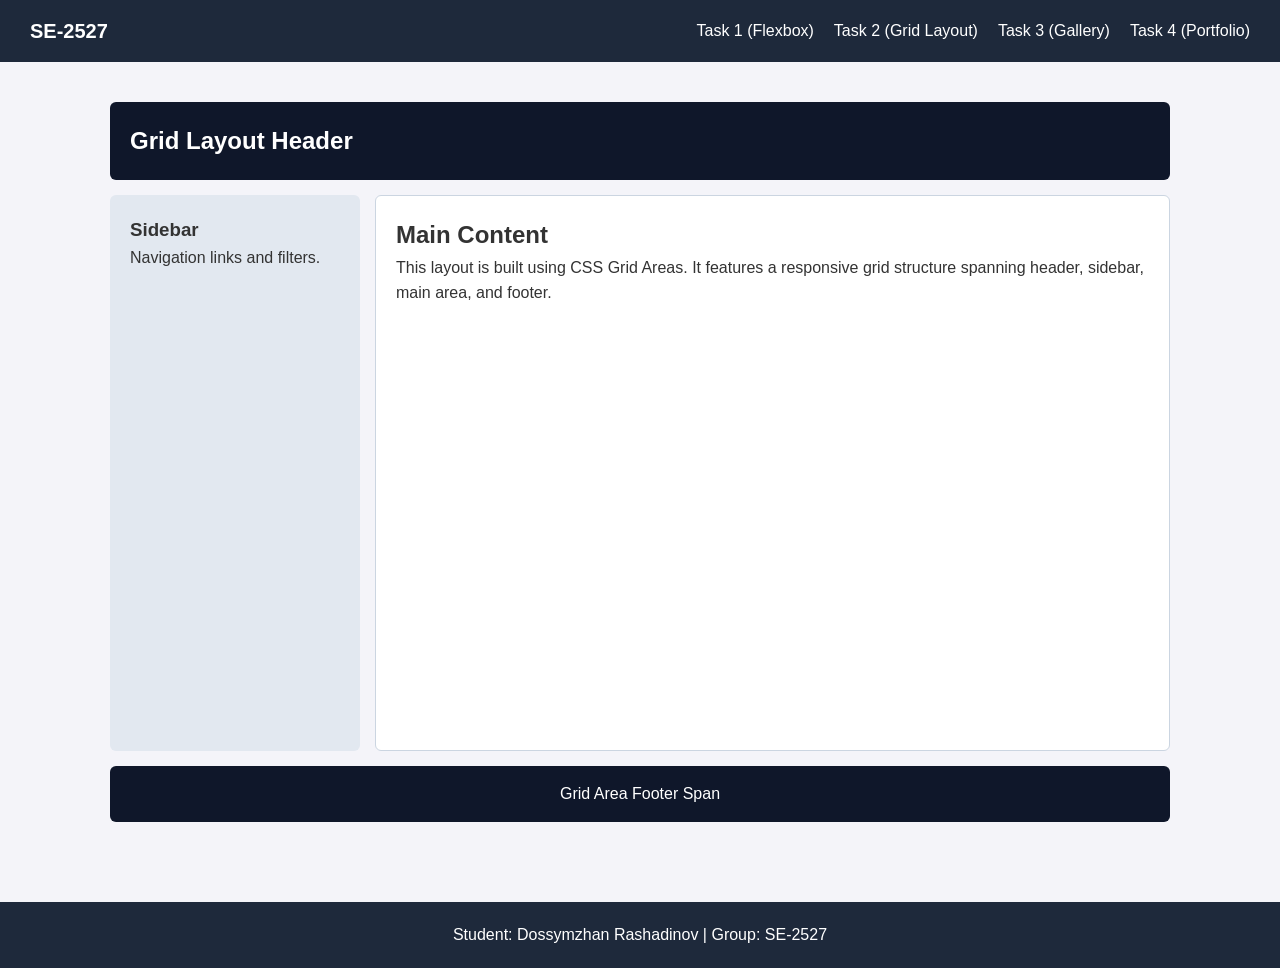
==== task2.html @ b94c8844 "Add files via upload" ====
<!DOCTYPE html>
<html lang="en">
<head>
  <meta charset="UTF-8">
  <title>Assignment 2 - Task 2</title>
  <link rel="stylesheet" href="styles.css">
</head>
<body>

  <header class="navbar">
    <div class="logo">SE-2527</div>
    <ul class="nav-links">
      <li><a href="index.html">Task 1 (Flexbox)</a></li>
      <li><a href="task2.html">Task 2 (Grid Layout)</a></li>
      <li><a href="task3.html">Task 3 (Gallery)</a></li>
      <li><a href="task4.html">Task 4 (Portfolio)</a></li>
    </ul>
  </header>

  <main class="container">
    <div class="grid-page-layout">
      <header class="grid-header">
        <h2>Grid Layout Header</h2>
      </header>

      <aside class="grid-sidebar">
        <h3>Sidebar</h3>
        <p>Navigation links and filters.</p>
      </aside>

      <section class="grid-main">
        <h2>Main Content</h2>
        <p>This layout is built using CSS Grid Areas. It features a responsive grid structure spanning header, sidebar, main area, and footer.</p>
      </section>

      <footer class="grid-footer">
        <p>Grid Area Footer Span</p>
      </footer>
    </div>
  </main>

  <footer class="footer">
    <p>Student: Dossymzhan Rashadinov | Group: SE-2527</p>
  </footer>

</body>
</html>
---- styles.css ----
* {
  box-sizing: border-box;
  margin: 0;
  padding: 0;
}

body {
  font-family: Arial, sans-serif;
  color: #333333;
  background-color: #f4f4f9;
  line-height: 1.6;
}

.navbar {
  display: flex;
  justify-content: space-between;
  align-items: center;
  background-color: #1e293b;
  padding: 15px 30px;
}

.logo {
  color: #ffffff;
  font-size: 20px;
  font-weight: bold;
}

.nav-links {
  display: flex;
  list-style: none;
  gap: 20px;
}

.nav-links a {
  color: #ffffff;
  text-decoration: none;
  font-size: 16px;
}

.nav-links a:hover {
  color: #38bdf8;
}

.container {
  padding: 40px 20px;
  max-width: 1100px;
  margin: 0 auto;
}

.card-container {
  display: flex;
  gap: 20px;
}

.card {
  display: flex;
  flex-direction: column;
  flex: 1;
  background-color: #ffffff;
  border: 1px solid #e2e8f0;
  border-radius: 8px;
  overflow: hidden;
  transition: transform 0.2s, box-shadow 0.2s;
}

.card:hover {
  transform: translateY(-5px);
  box-shadow: 0 10px 15px rgba(0, 0, 0, 0.1);
}

.card img {
  width: 100%;
  height: 180px;
  object-fit: cover;
}

.card-content {
  display: flex;
  flex-direction: column;
  flex: 1;
  padding: 15px;
}

.card-content h3 {
  margin-bottom: 10px;
}

.card-content p {
  flex: 1;
  margin-bottom: 15px;
  font-size: 14px;
  color: #64748b;
}

.btn {
  align-self: flex-start;
  padding: 8px 16px;
  background-color: #0284c7;
  color: #ffffff;
  text-decoration: none;
  border-radius: 4px;
}

.btn:hover {
  background-color: #0369a1;
}

.grid-page-layout {
  display: grid;
  grid-template-areas:
    "header header"
    "sidebar main"
    "footer footer";
  grid-template-columns: 250px 1fr;
  grid-template-rows: auto 1fr auto;
  min-height: 80vh;
  gap: 15px;
}

.grid-header {
  grid-area: header;
  background-color: #0f172a;
  color: #ffffff;
  padding: 20px;
  border-radius: 6px;
}

.grid-sidebar {
  grid-area: sidebar;
  background-color: #e2e8f0;
  padding: 20px;
  border-radius: 6px;
}

.grid-main {
  grid-area: main;
  background-color: #ffffff;
  padding: 20px;
  border-radius: 6px;
  border: 1px solid #cbd5e1;
}

.grid-footer {
  grid-area: footer;
  background-color: #0f172a;
  color: #ffffff;
  padding: 15px;
  text-align: center;
  border-radius: 6px;
}

.gallery-grid {
  display: grid;
  grid-template-columns: repeat(3, 1fr);
  gap: 15px;
}

.gallery-item {
  position: relative;
  overflow: hidden;
  border-radius: 6px;
  height: 200px;
}

.gallery-item img {
  width: 100%;
  height: 100%;
  object-fit: cover;
  display: block;
}

.overlay {
  position: absolute;
  top: 0;
  left: 0;
  width: 100%;
  height: 100%;
  background-color: rgba(0, 0, 0, 0.7);
  color: #ffffff;
  display: flex;
  justify-content: center;
  align-items: center;
  opacity: 0;
  transition: opacity 0.3s;
}

.gallery-item:hover .overlay {
  opacity: 1;
}

.portfolio-main {
  display: grid;
  grid-template-columns: 1fr 250px;
  gap: 20px;
  margin: 20px 0;
}

.projects-area {
  display: grid;
  grid-template-columns: repeat(2, 1fr);
  gap: 15px;
}

.footer {
  background-color: #1e293b;
  color: #ffffff;
  text-align: center;
  padding: 20px;
  margin-top: 40px;
}
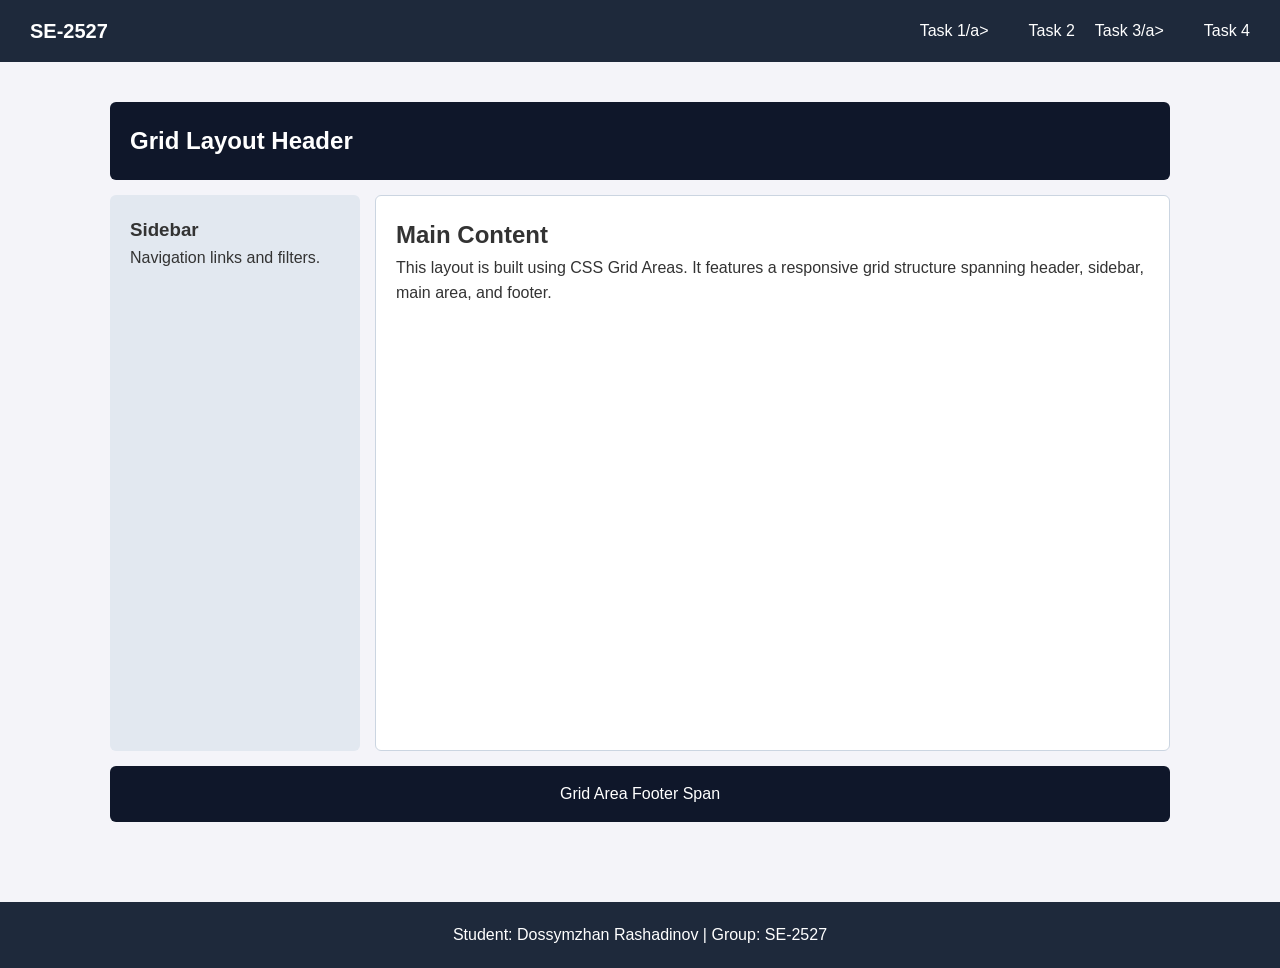
==== commit 2aaab3eb: "Fix HTML syntax errors in task2.html" ====
--- a/task2.html
+++ b/task2.html
@@ -10,10 +10,10 @@
   <header class="navbar">
     <div class="logo">SE-2527</div>
     <ul class="nav-links">
-      <li><a href="index.html">Task 1 (Flexbox)</a></li>
-      <li><a href="task2.html">Task 2 (Grid Layout)</a></li>
-      <li><a href="task3.html">Task 3 (Gallery)</a></li>
-      <li><a href="task4.html">Task 4 (Portfolio)</a></li>
+      <li><a href="index.html">Task 1/a></li>
+      <li><a href="task2.html">Task 2</a></li>
+      <li><a href="task3.html">Task 3/a></li>
+      <li><a href="task4.html">Task 4</a></li>
     </ul>
   </header>
 
@@ -44,4 +44,4 @@
   </footer>
 
 </body>
-</html>+</html>
--- a/styles.css
+++ b/styles.css
@@ -1,210 +1,215 @@
 * {
-  box-sizing: border-box;
-  margin: 0;
-  padding: 0;
+    box-sizing: border-box;
+    margin: 0;
+    padding: 0;
 }
 
 body {
-  font-family: Arial, sans-serif;
-  color: #333333;
-  background-color: #f4f4f9;
-  line-height: 1.6;
+    font-family: Arial, sans-serif;
+    color: #333333;
+    background-color: #f4f4f9;
+    line-height: 1.6;
 }
 
 .navbar {
-  display: flex;
-  justify-content: space-between;
-  align-items: center;
-  background-color: #1e293b;
-  padding: 15px 30px;
+    display: flex;
+    justify-content: space-between;
+    align-items: center;
+    background-color: #1e293b;
+    padding: 15px 30px;
 }
 
 .logo {
-  color: #ffffff;
-  font-size: 20px;
-  font-weight: bold;
+    color: #ffffff;
+    font-size: 20px;
+    font-weight: bold;
 }
 
 .nav-links {
-  display: flex;
-  list-style: none;
-  gap: 20px;
+    display: flex;
+    list-style: none;
+    gap: 20px;
 }
 
 .nav-links a {
-  color: #ffffff;
-  text-decoration: none;
-  font-size: 16px;
+    color: #ffffff;
+    text-decoration: none;
+    font-size: 16px;
 }
 
 .nav-links a:hover {
-  color: #38bdf8;
+    color: #38bdf8;
 }
 
 .container {
-  padding: 40px 20px;
-  max-width: 1100px;
-  margin: 0 auto;
+    padding: 40px 20px;
+    max-width: 1100px;
+    margin: 0 auto;
+    width: 100%;
 }
 
 .card-container {
-  display: flex;
-  gap: 20px;
+    display: flex;
+    gap: 20px;
+    width: 100%;
 }
 
 .card {
-  display: flex;
-  flex-direction: column;
-  flex: 1;
-  background-color: #ffffff;
-  border: 1px solid #e2e8f0;
-  border-radius: 8px;
-  overflow: hidden;
-  transition: transform 0.2s, box-shadow 0.2s;
+    display: flex;
+    flex-direction: column;
+    flex: 1;
+    min-width: 0;
+    background-color: #ffffff;
+    border: 1px solid #e2e8f0;
+    border-radius: 8px;
+    overflow: hidden;
+    transition: transform 0.2s, box-shadow 0.2s;
 }
 
 .card:hover {
-  transform: translateY(-5px);
-  box-shadow: 0 10px 15px rgba(0, 0, 0, 0.1);
+    transform: translateY(-5px);
+    box-shadow: 0 10px 15px rgba(0, 0, 0, 0.1);
 }
 
 .card img {
-  width: 100%;
-  height: 180px;
-  object-fit: cover;
+    width: 100%;
+    height: 180px;
+    object-fit: cover;
 }
 
 .card-content {
-  display: flex;
-  flex-direction: column;
-  flex: 1;
-  padding: 15px;
+    display: flex;
+    flex-direction: column;
+    flex: 1;
+    padding: 20px;
 }
 
 .card-content h3 {
-  margin-bottom: 10px;
+    margin-bottom: 10px;
+    font-size: 18px;
 }
 
 .card-content p {
-  flex: 1;
-  margin-bottom: 15px;
-  font-size: 14px;
-  color: #64748b;
+    flex: 1;
+    margin-bottom: 15px;
+    font-size: 14px;
+    color: #64748b;
 }
 
 .btn {
-  align-self: flex-start;
-  padding: 8px 16px;
-  background-color: #0284c7;
-  color: #ffffff;
-  text-decoration: none;
-  border-radius: 4px;
+    align-self: flex-start;
+    padding: 8px 16px;
+    background-color: #0284c7;
+    color: #ffffff;
+    text-decoration: none;
+    border-radius: 4px;
 }
 
 .btn:hover {
-  background-color: #0369a1;
+    background-color: #0369a1;
 }
 
 .grid-page-layout {
-  display: grid;
-  grid-template-areas:
-    "header header"
-    "sidebar main"
-    "footer footer";
-  grid-template-columns: 250px 1fr;
-  grid-template-rows: auto 1fr auto;
-  min-height: 80vh;
-  gap: 15px;
+    display: grid;
+    grid-template-areas:
+        "header header"
+        "sidebar main"
+        "footer footer";
+    grid-template-columns: 250px 1fr;
+    grid-template-rows: auto 1fr auto;
+    min-height: 80vh;
+    gap: 15px;
 }
 
 .grid-header {
-  grid-area: header;
-  background-color: #0f172a;
-  color: #ffffff;
-  padding: 20px;
-  border-radius: 6px;
+    grid-area: header;
+    background-color: #0f172a;
+    color: #ffffff;
+    padding: 20px;
+    border-radius: 6px;
 }
 
 .grid-sidebar {
-  grid-area: sidebar;
-  background-color: #e2e8f0;
-  padding: 20px;
-  border-radius: 6px;
+    grid-area: sidebar;
+    background-color: #e2e8f0;
+    padding: 20px;
+    border-radius: 6px;
 }
 
 .grid-main {
-  grid-area: main;
-  background-color: #ffffff;
-  padding: 20px;
-  border-radius: 6px;
-  border: 1px solid #cbd5e1;
+    grid-area: main;
+    background-color: #ffffff;
+    padding: 20px;
+    border-radius: 6px;
+    border: 1px solid #cbd5e1;
 }
 
 .grid-footer {
-  grid-area: footer;
-  background-color: #0f172a;
-  color: #ffffff;
-  padding: 15px;
-  text-align: center;
-  border-radius: 6px;
+    grid-area: footer;
+    background-color: #0f172a;
+    color: #ffffff;
+    padding: 15px;
+    text-align: center;
+    border-radius: 6px;
 }
 
 .gallery-grid {
-  display: grid;
-  grid-template-columns: repeat(3, 1fr);
-  gap: 15px;
+    display: grid;
+    grid-template-columns: repeat(3, 1fr);
+    gap: 15px;
 }
 
 .gallery-item {
-  position: relative;
-  overflow: hidden;
-  border-radius: 6px;
-  height: 200px;
+    position: relative;
+    overflow: hidden;
+    border-radius: 6px;
+    height: 200px;
 }
 
 .gallery-item img {
-  width: 100%;
-  height: 100%;
-  object-fit: cover;
-  display: block;
+    width: 100%;
+    height: 100%;
+    object-fit: cover;
+    display: block;
 }
 
 .overlay {
-  position: absolute;
-  top: 0;
-  left: 0;
-  width: 100%;
-  height: 100%;
-  background-color: rgba(0, 0, 0, 0.7);
-  color: #ffffff;
-  display: flex;
-  justify-content: center;
-  align-items: center;
-  opacity: 0;
-  transition: opacity 0.3s;
+    position: absolute;
+    top: 0;
+    left: 0;
+    width: 100%;
+    height: 100%;
+    background-color: rgba(0, 0, 0, 0.7);
+    color: #ffffff;
+    display: flex;
+    justify-content: center;
+    align-items: center;
+    opacity: 0;
+    transition: opacity 0.3s;
 }
 
 .gallery-item:hover .overlay {
-  opacity: 1;
+    opacity: 1;
 }
 
 .portfolio-main {
-  display: grid;
-  grid-template-columns: 1fr 250px;
-  gap: 20px;
-  margin: 20px 0;
+    display: grid;
+    grid-template-columns: 1fr 280px;
+    gap: 20px;
+    width: 100%;
 }
 
 .projects-area {
-  display: grid;
-  grid-template-columns: repeat(2, 1fr);
-  gap: 15px;
+    display: grid;
+    grid-template-columns: repeat(2, 1fr);
+    gap: 20px;
+    width: 100%;
 }
 
 .footer {
-  background-color: #1e293b;
-  color: #ffffff;
-  text-align: center;
-  padding: 20px;
-  margin-top: 40px;
-}+    background-color: #1e293b;
+    color: #ffffff;
+    text-align: center;
+    padding: 20px;
+    margin-top: 40px;
+}
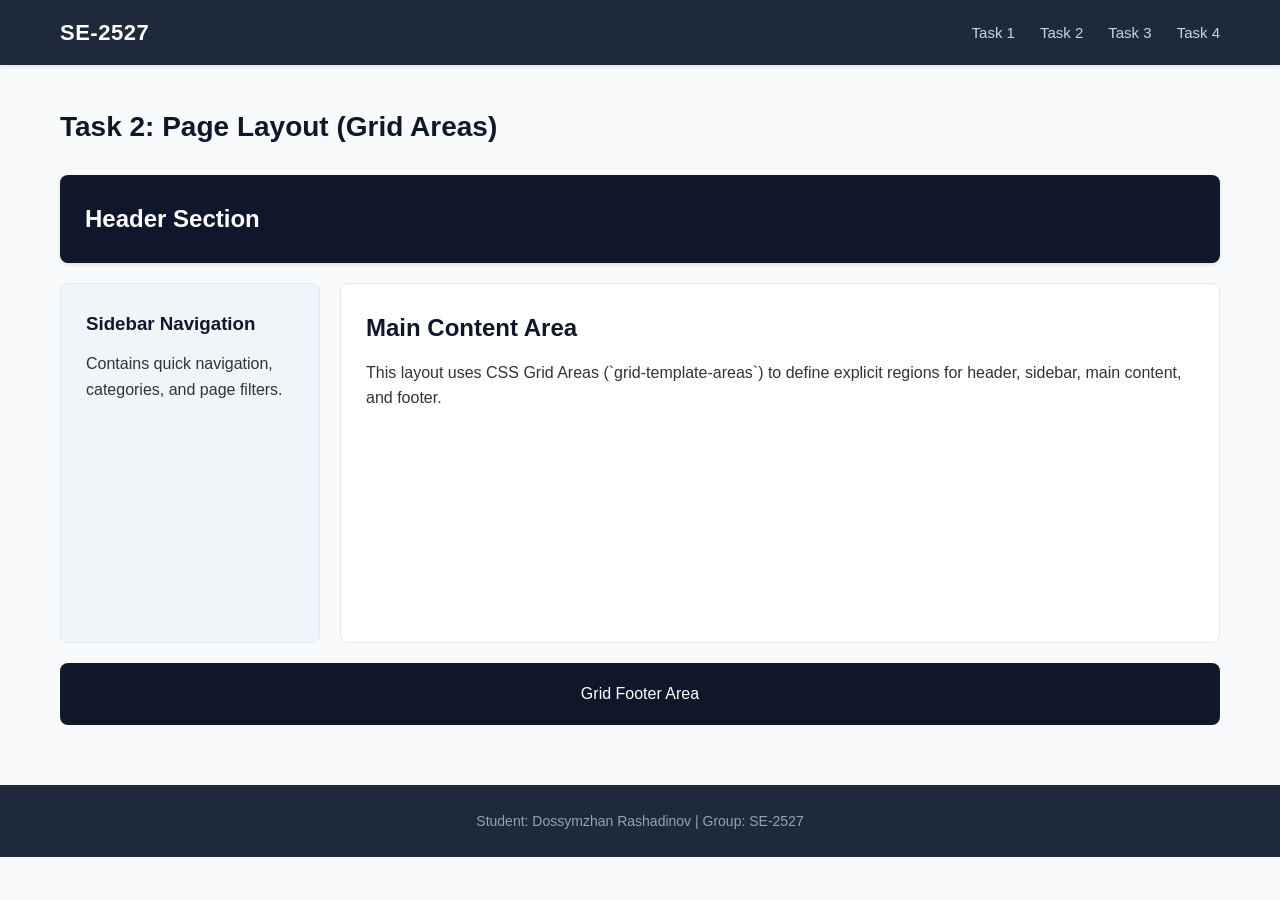
==== commit 21e96664: "Update task2.html" ====
--- a/task2.html
+++ b/task2.html
@@ -7,39 +7,42 @@
 </head>
 <body>
 
-  <header class="navbar">
-    <div class="logo">SE-2527</div>
-    <ul class="nav-links">
-      <li><a href="index.html">Task 1/a></li>
-      <li><a href="task2.html">Task 2</a></li>
-      <li><a href="task3.html">Task 3/a></li>
-      <li><a href="task4.html">Task 4</a></li>
-    </ul>
+  <header>
+    <nav class="navbar">
+      <div class="logo">SE-2527</div>
+      <ul class="nav-links">
+        <li><a href="index.html">Task 1</a></li>
+        <li><a href="task2.html">Task 2</a></li>
+        <li><a href="task3.html">Task 3</a></li>
+        <li><a href="task4.html">Task 4</a></li>
+      </ul>
+    </nav>
   </header>
 
   <main class="container">
+    <h1 class="page-title">Task 2: Page Layout (Grid Areas)</h1>
     <div class="grid-page-layout">
       <header class="grid-header">
-        <h2>Grid Layout Header</h2>
+        <h2>Header Section</h2>
       </header>
 
       <aside class="grid-sidebar">
-        <h3>Sidebar</h3>
-        <p>Navigation links and filters.</p>
+        <h3>Sidebar Navigation</h3>
+        <p>Contains quick navigation, categories, and page filters.</p>
       </aside>
 
       <section class="grid-main">
-        <h2>Main Content</h2>
-        <p>This layout is built using CSS Grid Areas. It features a responsive grid structure spanning header, sidebar, main area, and footer.</p>
+        <h2>Main Content Area</h2>
+        <p>This layout uses CSS Grid Areas (`grid-template-areas`) to define explicit regions for header, sidebar, main content, and footer.</p>
       </section>
 
       <footer class="grid-footer">
-        <p>Grid Area Footer Span</p>
+        <p>Grid Footer Area</p>
       </footer>
     </div>
   </main>
 
-  <footer class="footer">
+  <footer class="global-footer">
     <p>Student: Dossymzhan Rashadinov | Group: SE-2527</p>
   </footer>
 
--- a/styles.css
+++ b/styles.css
@@ -1,215 +1,273 @@
 * {
-    box-sizing: border-box;
-    margin: 0;
-    padding: 0;
+  box-sizing: border-box;
+  margin: 0;
+  padding: 0;
 }
 
 body {
-    font-family: Arial, sans-serif;
-    color: #333333;
-    background-color: #f4f4f9;
-    line-height: 1.6;
+  font-family: 'Segoe UI', Tahoma, Geneva, Verdana, sans-serif;
+  color: #333333;
+  background-color: #f8fafc;
+  line-height: 1.6;
+}
+
+/* Header & Navbar */
+header {
+  background-color: #1e293b;
+  box-shadow: 0 2px 4px rgba(0, 0, 0, 0.1);
 }
 
 .navbar {
-    display: flex;
-    justify-content: space-between;
-    align-items: center;
-    background-color: #1e293b;
-    padding: 15px 30px;
+  display: flex;
+  justify-content: space-between;
+  align-items: center;
+  max-width: 1200px;
+  margin: 0 auto;
+  padding: 15px 20px;
 }
 
 .logo {
-    color: #ffffff;
-    font-size: 20px;
-    font-weight: bold;
+  color: #ffffff;
+  font-size: 22px;
+  font-weight: 700;
+  letter-spacing: 0.5px;
 }
 
 .nav-links {
-    display: flex;
-    list-style: none;
-    gap: 20px;
+  display: flex;
+  list-style: none;
+  gap: 25px;
 }
 
 .nav-links a {
-    color: #ffffff;
-    text-decoration: none;
-    font-size: 16px;
+  color: #cbd5e1;
+  text-decoration: none;
+  font-size: 15px;
+  font-weight: 500;
+  transition: color 0.2s ease;
 }
 
 .nav-links a:hover {
-    color: #38bdf8;
-}
-
+  color: #38bdf8;
+}
+
+/* Main Layout Container */
 .container {
-    padding: 40px 20px;
-    max-width: 1100px;
-    margin: 0 auto;
-    width: 100%;
-}
-
+  max-width: 1200px;
+  margin: 40px auto;
+  padding: 0 20px;
+}
+
+.page-title {
+  font-size: 28px;
+  margin-bottom: 25px;
+  color: #0f172a;
+}
+
+/* Task 1: Card Row (Flexbox) */
 .card-container {
-    display: flex;
-    gap: 20px;
-    width: 100%;
+  display: flex;
+  gap: 20px;
 }
 
 .card {
-    display: flex;
-    flex-direction: column;
-    flex: 1;
-    min-width: 0;
-    background-color: #ffffff;
-    border: 1px solid #e2e8f0;
-    border-radius: 8px;
-    overflow: hidden;
-    transition: transform 0.2s, box-shadow 0.2s;
+  display: flex;
+  flex-direction: column;
+  flex: 1;
+  min-width: 0;
+  background-color: #ffffff;
+  border: 1px solid #e2e8f0;
+  border-radius: 10px;
+  overflow: hidden;
+  box-shadow: 0 4px 6px -1px rgba(0, 0, 0, 0.05);
+  transition: transform 0.2s ease, box-shadow 0.2s ease;
 }
 
 .card:hover {
-    transform: translateY(-5px);
-    box-shadow: 0 10px 15px rgba(0, 0, 0, 0.1);
+  transform: translateY(-6px);
+  box-shadow: 0 12px 20px -5px rgba(0, 0, 0, 0.1);
 }
 
 .card img {
-    width: 100%;
-    height: 180px;
-    object-fit: cover;
+  width: 100%;
+  height: 200px;
+  object-fit: cover;
 }
 
 .card-content {
-    display: flex;
-    flex-direction: column;
-    flex: 1;
-    padding: 20px;
+  display: flex;
+  flex-direction: column;
+  flex: 1;
+  padding: 20px;
 }
 
 .card-content h3 {
-    margin-bottom: 10px;
-    font-size: 18px;
+  font-size: 18px;
+  margin-bottom: 10px;
+  color: #1e293b;
 }
 
 .card-content p {
-    flex: 1;
-    margin-bottom: 15px;
-    font-size: 14px;
-    color: #64748b;
+  flex: 1;
+  font-size: 14px;
+  color: #64748b;
+  margin-bottom: 20px;
 }
 
 .btn {
-    align-self: flex-start;
-    padding: 8px 16px;
-    background-color: #0284c7;
-    color: #ffffff;
-    text-decoration: none;
-    border-radius: 4px;
+  align-self: flex-start;
+  padding: 9px 18px;
+  background-color: #0284c7;
+  color: #ffffff;
+  text-decoration: none;
+  border-radius: 6px;
+  font-size: 14px;
+  font-weight: 600;
+  transition: background-color 0.2s ease;
 }
 
 .btn:hover {
-    background-color: #0369a1;
-}
-
+  background-color: #0369a1;
+}
+
+/* Task 2: Page Layout (Grid Areas) */
 .grid-page-layout {
-    display: grid;
-    grid-template-areas:
-        "header header"
-        "sidebar main"
-        "footer footer";
-    grid-template-columns: 250px 1fr;
-    grid-template-rows: auto 1fr auto;
-    min-height: 80vh;
-    gap: 15px;
+  display: grid;
+  grid-template-areas:
+    "header header"
+    "sidebar main"
+    "footer footer";
+  grid-template-columns: 260px 1fr;
+  grid-template-rows: auto 1fr auto;
+  min-height: 550px;
+  gap: 20px;
 }
 
 .grid-header {
-    grid-area: header;
-    background-color: #0f172a;
-    color: #ffffff;
-    padding: 20px;
-    border-radius: 6px;
+  grid-area: header;
+  background-color: #0f172a;
+  color: #ffffff;
+  padding: 25px;
+  border-radius: 8px;
 }
 
 .grid-sidebar {
-    grid-area: sidebar;
-    background-color: #e2e8f0;
-    padding: 20px;
-    border-radius: 6px;
+  grid-area: sidebar;
+  background-color: #f1f5f9;
+  border: 1px solid #e2e8f0;
+  padding: 25px;
+  border-radius: 8px;
+}
+
+.grid-sidebar h3 {
+  margin-bottom: 12px;
+  color: #0f172a;
 }
 
 .grid-main {
-    grid-area: main;
-    background-color: #ffffff;
-    padding: 20px;
-    border-radius: 6px;
-    border: 1px solid #cbd5e1;
+  grid-area: main;
+  background-color: #ffffff;
+  border: 1px solid #e2e8f0;
+  padding: 25px;
+  border-radius: 8px;
+}
+
+.grid-main h2 {
+  margin-bottom: 12px;
+  color: #0f172a;
 }
 
 .grid-footer {
-    grid-area: footer;
-    background-color: #0f172a;
-    color: #ffffff;
-    padding: 15px;
-    text-align: center;
-    border-radius: 6px;
-}
-
+  grid-area: footer;
+  background-color: #0f172a;
+  color: #ffffff;
+  padding: 18px;
+  text-align: center;
+  border-radius: 8px;
+}
+
+/* Task 3: Image Gallery (Grid) */
 .gallery-grid {
-    display: grid;
-    grid-template-columns: repeat(3, 1fr);
-    gap: 15px;
+  display: grid;
+  grid-template-columns: repeat(3, 1fr);
+  gap: 20px;
 }
 
 .gallery-item {
-    position: relative;
-    overflow: hidden;
-    border-radius: 6px;
-    height: 200px;
+  position: relative;
+  height: 220px;
+  border-radius: 8px;
+  overflow: hidden;
+  box-shadow: 0 4px 6px -1px rgba(0, 0, 0, 0.05);
 }
 
 .gallery-item img {
-    width: 100%;
-    height: 100%;
-    object-fit: cover;
-    display: block;
+  width: 100%;
+  height: 100%;
+  object-fit: cover;
+  display: block;
 }
 
 .overlay {
-    position: absolute;
-    top: 0;
-    left: 0;
-    width: 100%;
-    height: 100%;
-    background-color: rgba(0, 0, 0, 0.7);
-    color: #ffffff;
-    display: flex;
-    justify-content: center;
-    align-items: center;
-    opacity: 0;
-    transition: opacity 0.3s;
+  position: absolute;
+  top: 0;
+  left: 0;
+  width: 100%;
+  height: 100%;
+  background-color: rgba(15, 23, 42, 0.75);
+  color: #ffffff;
+  display: flex;
+  justify-content: center;
+  align-items: center;
+  font-size: 18px;
+  font-weight: 600;
+  opacity: 0;
+  transition: opacity 0.3s ease;
 }
 
 .gallery-item:hover .overlay {
-    opacity: 1;
-}
-
-.portfolio-main {
-    display: grid;
-    grid-template-columns: 1fr 280px;
-    gap: 20px;
-    width: 100%;
-}
-
-.projects-area {
-    display: grid;
-    grid-template-columns: repeat(2, 1fr);
-    gap: 20px;
-    width: 100%;
-}
-
-.footer {
-    background-color: #1e293b;
-    color: #ffffff;
-    text-align: center;
-    padding: 20px;
-    margin-top: 40px;
-}
+  opacity: 1;
+}
+
+/* Task 4: Portfolio Page (Flexbox & Grid) */
+.portfolio-layout {
+  display: grid;
+  grid-template-columns: 1fr 300px;
+  gap: 25px;
+}
+
+.projects-grid {
+  display: grid;
+  grid-template-columns: repeat(2, 1fr);
+  gap: 20px;
+}
+
+.sidebar-box {
+  background-color: #ffffff;
+  border: 1px solid #e2e8f0;
+  border-radius: 10px;
+  padding: 25px;
+  box-shadow: 0 4px 6px -1px rgba(0, 0, 0, 0.05);
+}
+
+.sidebar-box h3 {
+  font-size: 20px;
+  margin-bottom: 12px;
+  color: #0f172a;
+}
+
+.sidebar-box p {
+  color: #64748b;
+  font-size: 14px;
+  line-height: 1.6;
+}
+
+/* Footer */
+footer.global-footer {
+  background-color: #1e293b;
+  color: #94a3b8;
+  text-align: center;
+  padding: 25px 20px;
+  margin-top: 60px;
+  font-size: 14px;
+}
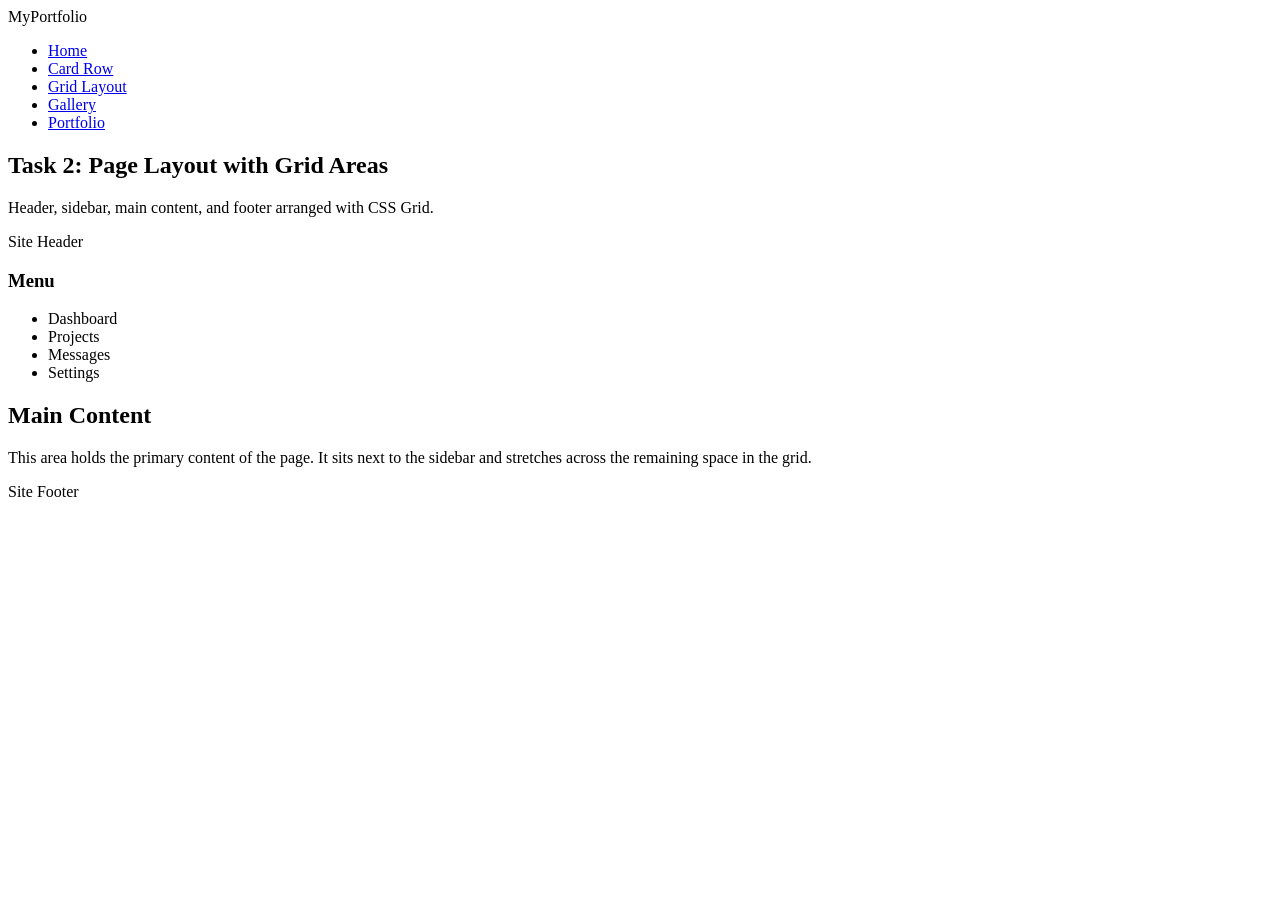
==== commit 1ca20e6b: "Add files via upload" ====
--- a/task2.html
+++ b/task2.html
@@ -1,50 +1,42 @@
-<!DOCTYPE html>
-<html lang="en">
-<head>
-  <meta charset="UTF-8">
-  <title>Assignment 2 - Task 2</title>
-  <link rel="stylesheet" href="styles.css">
-</head>
-<body>
-
-  <header>
-    <nav class="navbar">
-      <div class="logo">SE-2527</div>
-      <ul class="nav-links">
-        <li><a href="index.html">Task 1</a></li>
-        <li><a href="task2.html">Task 2</a></li>
-        <li><a href="task3.html">Task 3</a></li>
-        <li><a href="task4.html">Task 4</a></li>
-      </ul>
-    </nav>
-  </header>
-
-  <main class="container">
-    <h1 class="page-title">Task 2: Page Layout (Grid Areas)</h1>
-    <div class="grid-page-layout">
-      <header class="grid-header">
-        <h2>Header Section</h2>
-      </header>
-
-      <aside class="grid-sidebar">
-        <h3>Sidebar Navigation</h3>
-        <p>Contains quick navigation, categories, and page filters.</p>
-      </aside>
-
-      <section class="grid-main">
-        <h2>Main Content Area</h2>
-        <p>This layout uses CSS Grid Areas (`grid-template-areas`) to define explicit regions for header, sidebar, main content, and footer.</p>
-      </section>
-
-      <footer class="grid-footer">
-        <p>Grid Footer Area</p>
-      </footer>
-    </div>
-  </main>
-
-  <footer class="global-footer">
-    <p>Student: Dossymzhan Rashadinov | Group: SE-2527</p>
-  </footer>
-
-</body>
-</html>
+<!DOCTYPE html>
+<html lang="en">
+<head>
+<meta charset="UTF-8">
+<meta name="viewport" content="width=device-width, initial-scale=1.0">
+<title>Task 2 - Grid Layout</title>
+<link rel="stylesheet" href="css/style.css">
+</head>
+<body>
+<header class="navbar">
+<div class="logo">MyPortfolio</div>
+<ul class="nav-links">
+<li><a href="index.html">Home</a></li>
+<li><a href="task1.html">Card Row</a></li>
+<li><a href="task2.html" class="active">Grid Layout</a></li>
+<li><a href="task3.html">Gallery</a></li>
+<li><a href="task4.html">Portfolio</a></li>
+</ul>
+</header>
+<section class="page-title">
+<h1>Task 2: Page Layout with Grid Areas</h1>
+<p>Header, sidebar, main content, and footer arranged with CSS Grid.</p>
+</section>
+<section class="layout-grid">
+<div class="layout-header">Site Header</div>
+<aside class="layout-sidebar">
+<h3>Menu</h3>
+<ul>
+<li>Dashboard</li>
+<li>Projects</li>
+<li>Messages</li>
+<li>Settings</li>
+</ul>
+</aside>
+<main class="layout-main">
+<h2>Main Content</h2>
+<p>This area holds the primary content of the page. It sits next to the sidebar and stretches across the remaining space in the grid.</p>
+</main>
+<footer class="layout-footer">Site Footer</footer>
+</section>
+</body>
+</html>
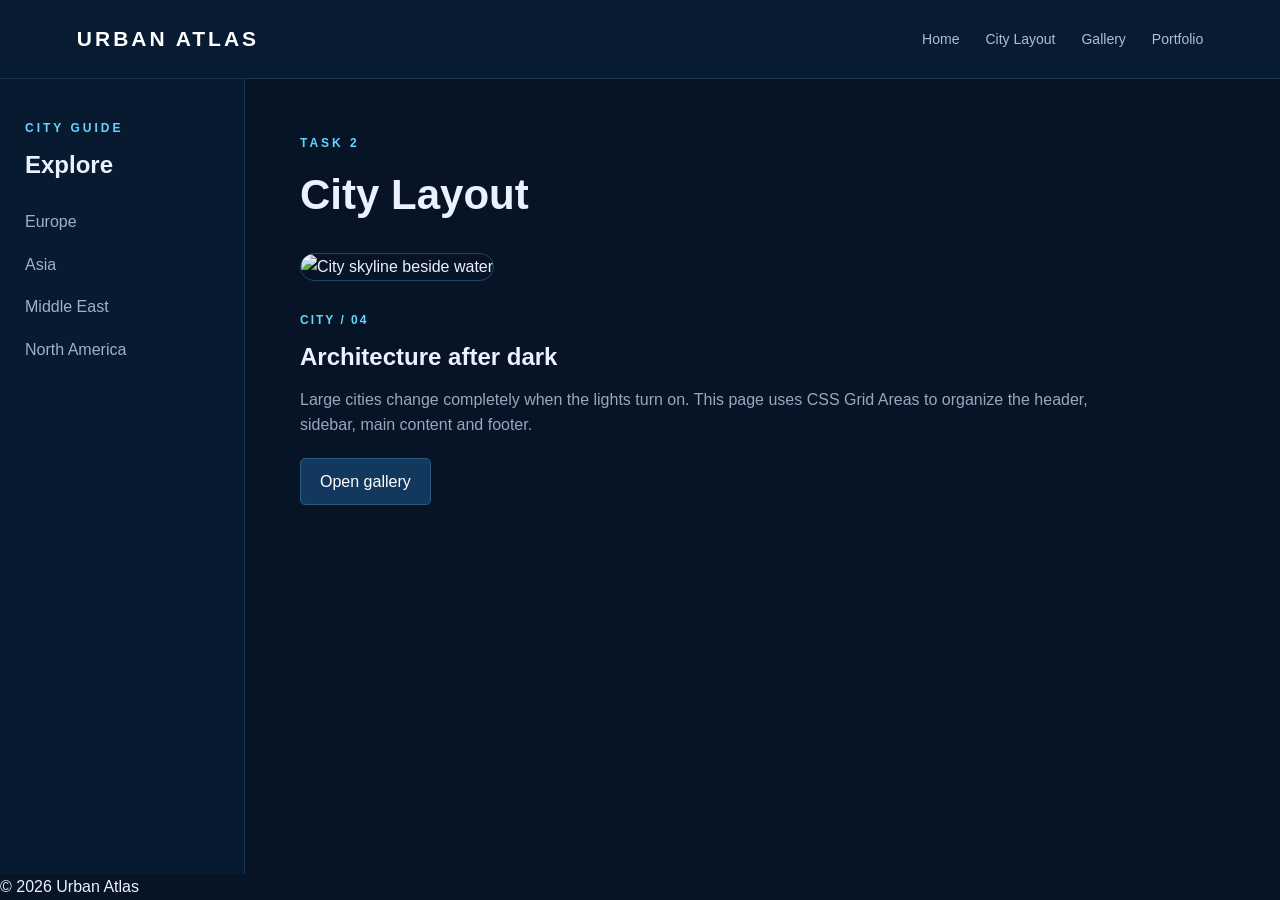
==== commit ef302130: "Add files via upload" ====
--- a/task2.html
+++ b/task2.html
@@ -1,42 +1,53 @@
 <!DOCTYPE html>
 <html lang="en">
 <head>
-<meta charset="UTF-8">
-<meta name="viewport" content="width=device-width, initial-scale=1.0">
-<title>Task 2 - Grid Layout</title>
-<link rel="stylesheet" href="css/style.css">
+    <meta charset="UTF-8">
+    <meta name="viewport" content="width=device-width, initial-scale=1.0">
+    <title>Urban Atlas - Grid Layout</title>
+    <link rel="stylesheet" href="styles.css">
 </head>
 <body>
-<header class="navbar">
-<div class="logo">MyPortfolio</div>
-<ul class="nav-links">
-<li><a href="index.html">Home</a></li>
-<li><a href="task1.html">Card Row</a></li>
-<li><a href="task2.html" class="active">Grid Layout</a></li>
-<li><a href="task3.html">Gallery</a></li>
-<li><a href="task4.html">Portfolio</a></li>
-</ul>
-</header>
-<section class="page-title">
-<h1>Task 2: Page Layout with Grid Areas</h1>
-<p>Header, sidebar, main content, and footer arranged with CSS Grid.</p>
-</section>
-<section class="layout-grid">
-<div class="layout-header">Site Header</div>
-<aside class="layout-sidebar">
-<h3>Menu</h3>
-<ul>
-<li>Dashboard</li>
-<li>Projects</li>
-<li>Messages</li>
-<li>Settings</li>
-</ul>
-</aside>
-<main class="layout-main">
-<h2>Main Content</h2>
-<p>This area holds the primary content of the page. It sits next to the sidebar and stretches across the remaining space in the grid.</p>
-</main>
-<footer class="layout-footer">Site Footer</footer>
-</section>
+    <div class="grid-page">
+        <header class="grid-header">
+            <div class="navbar">
+                <a href="index.html" class="logo">URBAN ATLAS</a>
+                <nav>
+                    <ul class="nav-links">
+                        <li><a href="index.html">Home</a></li>
+                        <li><a href="task2.html">City Layout</a></li>
+                        <li><a href="task3.html">Gallery</a></li>
+                        <li><a href="task4.html">Portfolio</a></li>
+                    </ul>
+                </nav>
+            </div>
+        </header>
+
+        <aside class="grid-sidebar">
+            <p class="label">CITY GUIDE</p>
+            <h2>Explore</h2>
+            <ul class="side-list">
+                <li><a href="task3.html">Europe</a></li>
+                <li><a href="task3.html">Asia</a></li>
+                <li><a href="task3.html">Middle East</a></li>
+                <li><a href="task3.html">North America</a></li>
+            </ul>
+        </aside>
+
+        <main class="grid-main">
+            <p class="label">TASK 2</p>
+            <h1>City Layout</h1>
+            <img class="main-image" src="https://images.unsplash.com/photo-1496588152823-86ff7695e68f?auto=format&fit=crop&w=1400&q=85" alt="City skyline beside water">
+            <div class="main-copy">
+                <span class="card-number">CITY / 04</span>
+                <h2>Architecture after dark</h2>
+                <p>Large cities change completely when the lights turn on. This page uses CSS Grid Areas to organize the header, sidebar, main content and footer.</p>
+                <a href="task3.html" class="button">Open gallery</a>
+            </div>
+        </main>
+
+        <footer class="grid-footer">
+            <p>© 2026 Urban Atlas</p>
+        </footer>
+    </div>
 </body>
 </html>
--- a/styles.css
+++ b/styles.css
@@ -0,0 +1,499 @@
+* {
+    box-sizing: border-box;
+    margin: 0;
+    padding: 0;
+}
+
+body {
+    font-family: Arial, sans-serif;
+    background-color: #061426;
+    color: #eaf2ff;
+    line-height: 1.6;
+}
+
+.navbar {
+    display: flex;
+    justify-content: space-between;
+    align-items: center;
+    padding: 22px 6%;
+    background-color: #081b33;
+    border-bottom: 1px solid #183453;
+}
+
+.logo {
+    color: #ffffff;
+    text-decoration: none;
+    font-size: 21px;
+    font-weight: bold;
+    letter-spacing: 3px;
+}
+
+.nav-links {
+    display: flex;
+    gap: 26px;
+    list-style: none;
+}
+
+.nav-links a {
+    color: #aebed2;
+    text-decoration: none;
+    font-size: 14px;
+}
+
+.nav-links a:hover {
+    color: #6ed8ff;
+}
+
+.hero {
+    display: flex;
+    align-items: stretch;
+    max-width: 1200px;
+    min-height: 590px;
+    margin: 0 auto;
+    padding: 55px 30px;
+    gap: 35px;
+}
+
+.hero-text {
+    display: flex;
+    flex-direction: column;
+    justify-content: center;
+    flex: 1;
+}
+
+.hero h1 {
+    margin: 12px 0 20px;
+    font-size: 55px;
+    line-height: 1.05;
+}
+
+.hero-text > p:not(.label) {
+    max-width: 540px;
+    color: #aebed2;
+    margin-bottom: 28px;
+}
+
+.hero-image {
+    flex: 1.05;
+    min-height: 480px;
+    overflow: hidden;
+    border-radius: 18px;
+    border: 1px solid #1d4568;
+}
+
+.hero-image img {
+    width: 100%;
+    height: 100%;
+    object-fit: cover;
+}
+
+.label {
+    color: #65d4ff;
+    font-size: 12px;
+    font-weight: bold;
+    letter-spacing: 3px;
+}
+
+.button {
+    display: inline-block;
+    align-self: flex-start;
+    padding: 10px 19px;
+    background-color: #12395d;
+    color: #ffffff;
+    text-decoration: none;
+    border: 1px solid #285a82;
+    border-radius: 5px;
+}
+
+.button:hover {
+    background-color: #1b587e;
+}
+
+.button-light {
+    background-color: #65bddd;
+    color: #061426;
+    border-color: #65bddd;
+}
+
+.button-light:hover {
+    background-color: #9ae5ff;
+}
+
+.section {
+    max-width: 1200px;
+    margin: 0 auto;
+    padding: 60px 30px;
+}
+
+.section-heading {
+    margin-bottom: 32px;
+}
+
+.section-heading h1,
+.section-heading h2 {
+    margin: 7px 0;
+}
+
+.section-heading p:last-child {
+    color: #8fa5bd;
+}
+
+.card-container {
+    display: flex;
+    gap: 22px;
+}
+
+.city-card {
+    display: flex;
+    flex-direction: column;
+    flex: 1;
+    background-color: #0b2039;
+    border: 1px solid #193b5b;
+    border-radius: 12px;
+    overflow: hidden;
+    transition: transform 0.2s, border-color 0.2s;
+}
+
+.city-card:hover {
+    transform: translateY(-6px);
+    border-color: #5bc9ef;
+}
+
+.city-card img {
+    width: 100%;
+    height: 245px;
+    object-fit: cover;
+}
+
+.card-content {
+    display: flex;
+    flex-direction: column;
+    flex: 1;
+    padding: 25px;
+}
+
+.card-number {
+    color: #65d4ff;
+    font-size: 12px;
+    letter-spacing: 2px;
+    font-weight: bold;
+}
+
+.card-content h3 {
+    margin: 7px 0 10px;
+    font-size: 24px;
+}
+
+.card-content p {
+    flex: 1;
+    color: #94a9bf;
+    margin-bottom: 20px;
+}
+
+.text-link {
+    color: #65d4ff;
+    text-decoration: none;
+    font-weight: bold;
+}
+
+.text-link:hover {
+    color: #ffffff;
+}
+
+.footer {
+    margin-top: 30px;
+    padding: 25px;
+    background-color: #04101f;
+    color: #7890a9;
+    text-align: center;
+    border-top: 1px solid #183453;
+}
+
+.grid-page {
+    display: grid;
+    grid-template-areas:
+        "header header"
+        "sidebar main"
+        "footer footer";
+    grid-template-columns: 245px 1fr;
+    grid-template-rows: auto 1fr auto;
+    min-height: 100vh;
+}
+
+.grid-header {
+    grid-area: header;
+}
+
+.grid-sidebar {
+    grid-area: sidebar;
+    padding: 40px 25px;
+    background-color: #071a30;
+    border-right: 1px solid #183453;
+}
+
+.grid-sidebar h2 {
+    margin: 8px 0 25px;
+}
+
+.side-list {
+    list-style: none;
+}
+
+.side-list li {
+    margin-bottom: 17px;
+}
+
+.side-list a {
+    color: #9eb1c6;
+    text-decoration: none;
+}
+
+.side-list a:hover {
+    color: #65d4ff;
+}
+
+.grid-main {
+    grid-area: main;
+    padding: 55px;
+    background-color: #061426;
+}
+
+.grid-main h1 {
+    margin: 8px 0 25px;
+    font-size: 42px;
+}
+
+.main-image {
+    width: 100%;
+    max-width: 900px;
+    height: 360px;
+    object-fit: cover;
+    border-radius: 14px;
+    border: 1px solid #1d4568;
+}
+
+.main-copy {
+    max-width: 800px;
+    padding-top: 25px;
+}
+
+.main-copy h2 {
+    margin: 7px 0 10px;
+}
+
+.main-copy p {
+    color: #94a9bf;
+    margin-bottom: 20px;
+}
+
+.grid-footer {
+    grid-area: footer;
+}
+
+.gallery-heading {
+    display: flex;
+    justify-content: space-between;
+    align-items: end;
+    gap: 25px;
+}
+
+.gallery-grid {
+    display: grid;
+    grid-template-columns: repeat(3, 1fr);
+    gap: 15px;
+}
+
+.gallery-item {
+    position: relative;
+    height: 245px;
+    overflow: hidden;
+    border-radius: 9px;
+    border: 1px solid #183b5b;
+}
+
+.gallery-item img {
+    width: 100%;
+    height: 100%;
+    object-fit: cover;
+    display: block;
+}
+
+.overlay {
+    position: absolute;
+    top: 0;
+    left: 0;
+    width: 100%;
+    height: 100%;
+    display: flex;
+    justify-content: center;
+    align-items: center;
+    background-color: rgba(3, 17, 32, 0.78);
+    color: #ffffff;
+    opacity: 0;
+    transition: opacity 0.2s;
+}
+
+.overlay span {
+    padding: 8px 14px;
+    border: 1px solid #65d4ff;
+    color: #65d4ff;
+    border-radius: 4px;
+}
+
+.gallery-item:hover .overlay {
+    opacity: 1;
+}
+
+.portfolio-page {
+    display: grid;
+    grid-template-columns: 1fr 285px;
+    gap: 28px;
+    max-width: 1200px;
+    margin: 0 auto;
+    padding: 60px 30px;
+}
+
+.portfolio-projects {
+    min-width: 0;
+}
+
+.projects-grid {
+    display: grid;
+    grid-template-columns: repeat(2, 1fr);
+    gap: 20px;
+}
+
+.project-card {
+    display: flex;
+    flex-direction: column;
+    background-color: #0b2039;
+    border: 1px solid #193b5b;
+    border-radius: 10px;
+    overflow: hidden;
+}
+
+.project-card img {
+    width: 100%;
+    height: 190px;
+    object-fit: cover;
+}
+
+.project-content {
+    display: flex;
+    flex-direction: column;
+    flex: 1;
+    padding: 22px;
+}
+
+.project-content h2 {
+    margin: 7px 0 8px;
+}
+
+.project-content p {
+    flex: 1;
+    color: #94a9bf;
+    margin-bottom: 18px;
+}
+
+.portfolio-sidebar {
+    padding: 27px;
+    background-color: #0a223d;
+    border: 1px solid #255070;
+    border-radius: 10px;
+}
+
+.portfolio-sidebar h2 {
+    margin: 8px 0 15px;
+}
+
+.portfolio-sidebar h3 {
+    margin: 28px 0 10px;
+}
+
+.portfolio-sidebar p {
+    color: #a5b7ca;
+}
+
+.skills-list {
+    list-style: none;
+    margin-bottom: 25px;
+}
+
+.skills-list li {
+    padding: 7px 0;
+    border-bottom: 1px solid #234563;
+    color: #c7d6e5;
+}
+
+@media (max-width: 850px) {
+    .navbar {
+        flex-direction: column;
+        gap: 16px;
+    }
+
+    .nav-links {
+        flex-wrap: wrap;
+        justify-content: center;
+    }
+
+    .hero {
+        flex-direction: column;
+    }
+
+    .hero h1 {
+        font-size: 42px;
+    }
+
+    .hero-image {
+        min-height: 350px;
+    }
+
+    .card-container {
+        flex-direction: column;
+    }
+
+    .grid-page {
+        grid-template-areas:
+            "header"
+            "sidebar"
+            "main"
+            "footer";
+        grid-template-columns: 1fr;
+    }
+
+    .grid-sidebar {
+        border-right: 0;
+        border-bottom: 1px solid #183453;
+    }
+
+    .grid-main {
+        padding: 35px 25px;
+    }
+
+    .gallery-heading {
+        display: block;
+    }
+
+    .portfolio-page {
+        grid-template-columns: 1fr;
+    }
+}
+
+@media (max-width: 560px) {
+    .gallery-grid,
+    .projects-grid {
+        grid-template-columns: 1fr;
+    }
+
+    .hero {
+        padding-top: 35px;
+    }
+
+    .hero h1 {
+        font-size: 34px;
+    }
+
+    .grid-main h1 {
+        font-size: 34px;
+    }
+}
